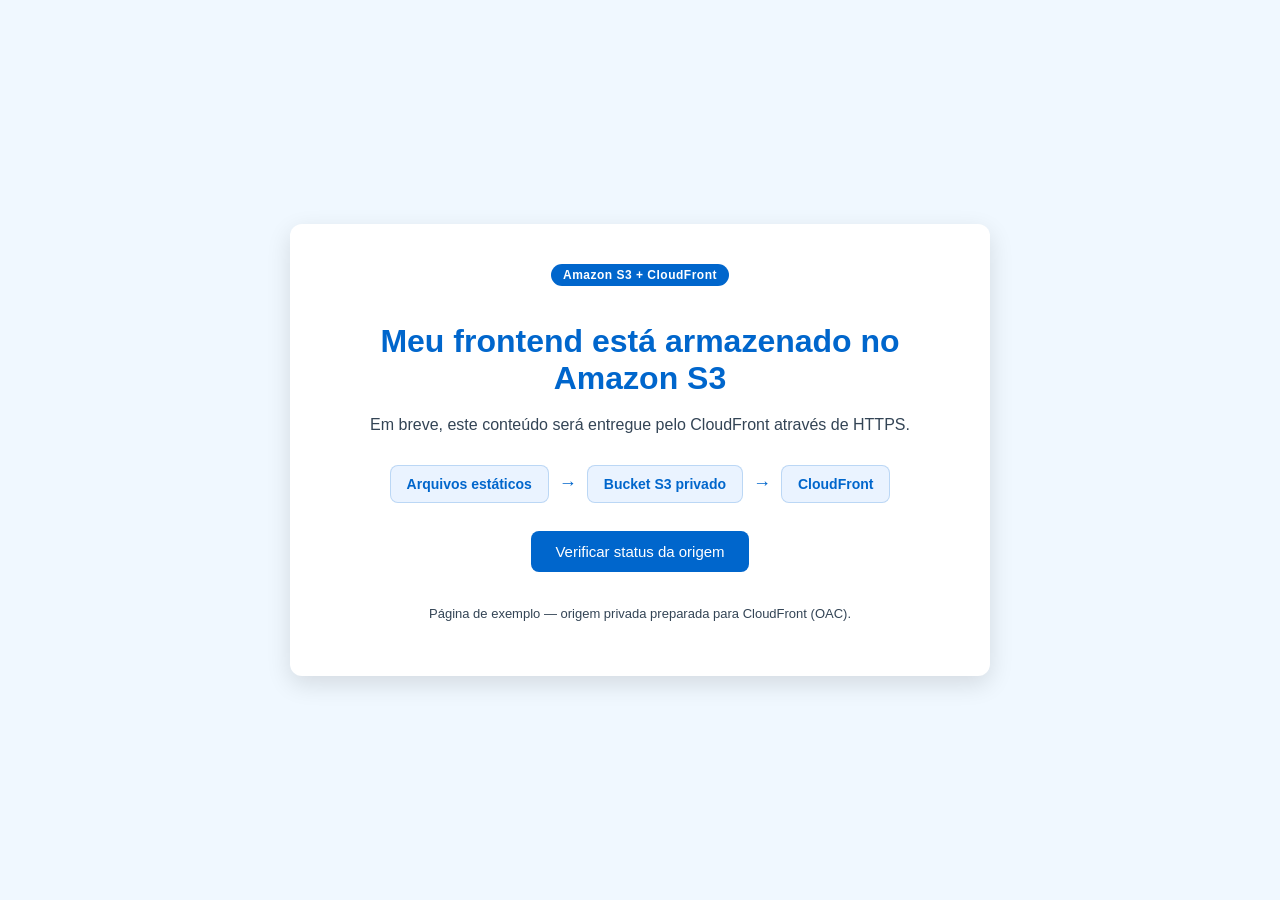
==== index.html @ a3e02178 "Primeiro Commit" ====
<!DOCTYPE html>
<html lang="pt-BR">
<head>
  <meta charset="UTF-8">
  <meta name="viewport" content="width=device-width, initial-scale=1.0">
  <title>Frontend na AWS</title>
  <link rel="stylesheet" href="styles.css">
</head>
<body>
  <main>
    <span class="badge">Amazon S3 + CloudFront</span>
    <h1>Meu frontend está armazenado no Amazon S3</h1>
    <p>Em breve, este conteúdo será entregue pelo CloudFront através de HTTPS.</p>

    <div class="architecture">
      <div class="step">Arquivos estáticos</div>
      <span class="arrow">→</span>
      <div class="step">Bucket S3 privado</div>
      <span class="arrow">→</span>
      <div class="step">CloudFront</div>
    </div>

    <button id="statusBtn">Verificar status da origem</button>
    <p id="statusMessage" class="hidden"></p>

    <footer>
      <p>Página de exemplo — origem privada preparada para CloudFront (OAC).</p>
    </footer>
  </main>

  <script src="scripts.js"></script>
</body>
</html>
---- styles.css ----
* {
  box-sizing: border-box;
}

body {
  margin: 0;
  min-height: 100vh;
  display: grid;
  place-items: center;
  font-family: Arial, Helvetica, sans-serif;
  background: #f0f8ff;
  color: #123;
  padding: 20px;
}

main {
  max-width: 700px;
  width: 100%;
  padding: 40px;
  text-align: center;
  background: #ffffff;
  border-radius: 12px;
  box-shadow: 0 8px 24px rgba(0, 0, 0, 0.12);
}

.badge {
  display: inline-block;
  background: #0066cc;
  color: #fff;
  font-size: 12px;
  font-weight: bold;
  padding: 4px 12px;
  border-radius: 999px;
  margin-bottom: 16px;
  letter-spacing: 0.5px;
}

h1 {
  color: #0066cc;
  margin-bottom: 8px;
}

p {
  color: #345;
  line-height: 1.5;
}

.architecture {
  display: flex;
  align-items: center;
  justify-content: center;
  flex-wrap: wrap;
  gap: 10px;
  margin: 28px 0;
}

.step {
  background: #eaf3ff;
  border: 1px solid #0066cc33;
  color: #0066cc;
  padding: 10px 16px;
  border-radius: 8px;
  font-size: 14px;
  font-weight: 600;
}

.arrow {
  color: #0066cc;
  font-size: 18px;
}

button {
  background: #0066cc;
  color: #fff;
  border: none;
  padding: 12px 24px;
  border-radius: 8px;
  font-size: 15px;
  cursor: pointer;
  transition: background 0.2s ease;
}

button:hover {
  background: #0052a3;
}

#statusMessage {
  margin-top: 16px;
  font-weight: bold;
  color: #0a7d32;
}

.hidden {
  display: none;
}

footer {
  margin-top: 32px;
  font-size: 13px;
  color: #789;
}
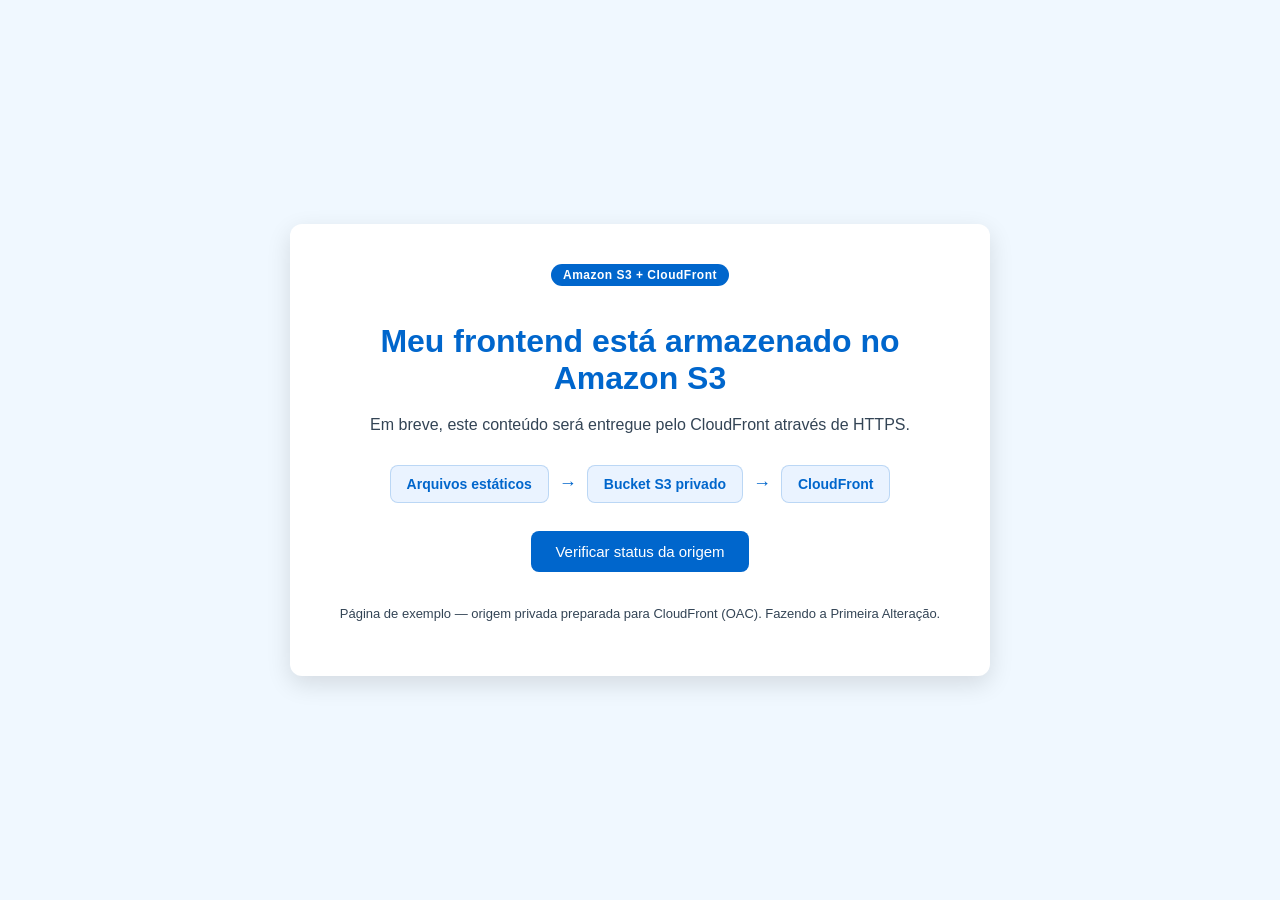
==== commit 6164290f: "Primeiro commit de alterações no index.html" ====
--- a/index.html
+++ b/index.html
@@ -24,7 +24,7 @@
     <p id="statusMessage" class="hidden"></p>
 
     <footer>
-      <p>Página de exemplo — origem privada preparada para CloudFront (OAC).</p>
+      <p>Página de exemplo — origem privada preparada para CloudFront (OAC). Fazendo a Primeira Alteração.</p>
     </footer>
   </main>
 
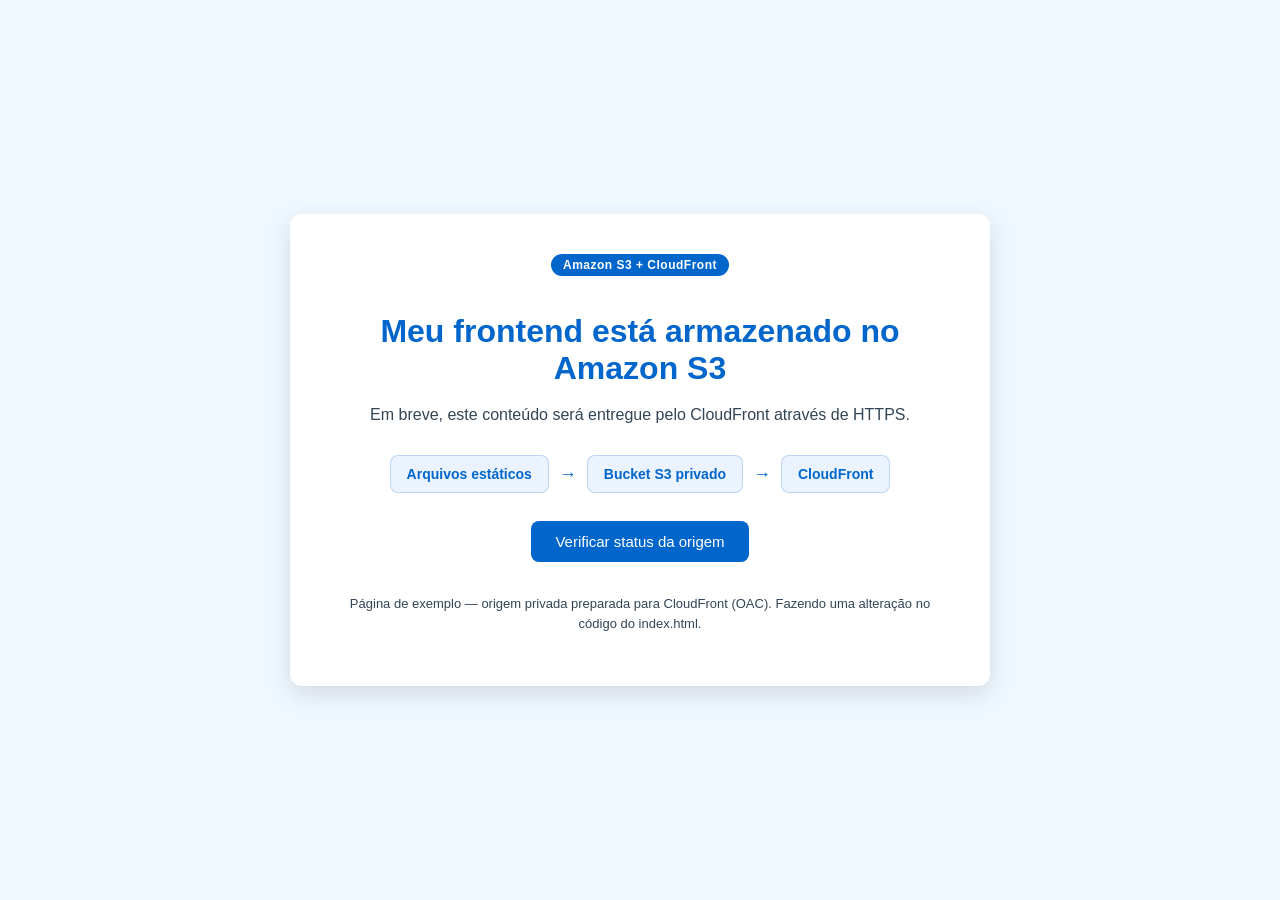
==== commit 14c0f2b2: "Alteração nova" ====
--- a/index.html
+++ b/index.html
@@ -24,7 +24,7 @@
     <p id="statusMessage" class="hidden"></p>
 
     <footer>
-      <p>Página de exemplo — origem privada preparada para CloudFront (OAC). Fazendo a Primeira Alteração.</p>
+      <p>Página de exemplo — origem privada preparada para CloudFront (OAC). Fazendo uma alteração no código do index.html.</p>
     </footer>
   </main>
 
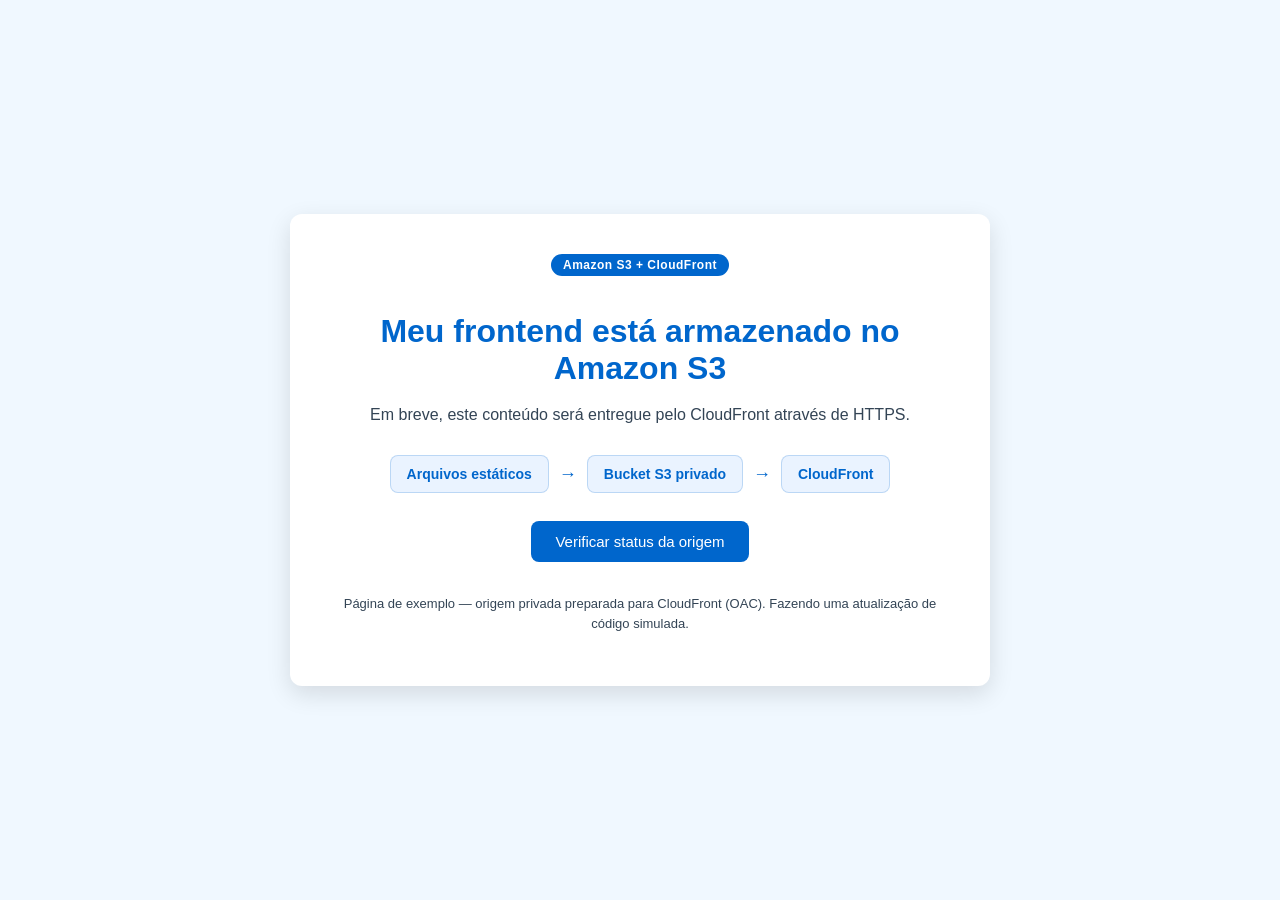
==== commit d36a5633: "Uma nova atualização" ====
--- a/index.html
+++ b/index.html
@@ -24,7 +24,7 @@
     <p id="statusMessage" class="hidden"></p>
 
     <footer>
-      <p>Página de exemplo — origem privada preparada para CloudFront (OAC). Fazendo uma alteração no código do index.html.</p>
+      <p>Página de exemplo — origem privada preparada para CloudFront (OAC). Fazendo uma atualização de código simulada.</p>
     </footer>
   </main>
 
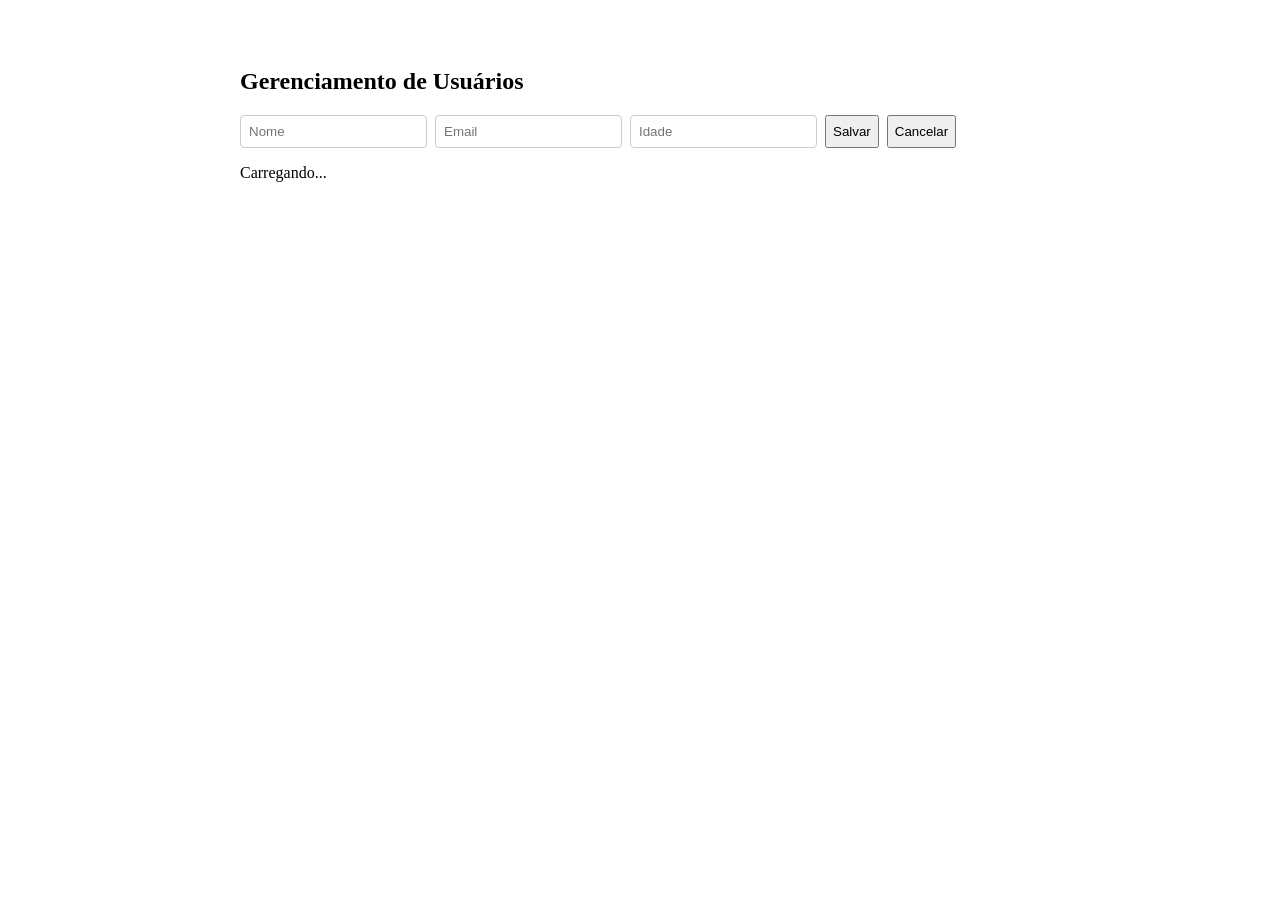
==== commit 4cde761b: "Novo frontend." ====
--- a/index.html
+++ b/index.html
@@ -8,26 +8,24 @@
 </head>
 <body>
   <main>
-    <span class="badge">Amazon S3 + CloudFront</span>
-    <h1>Meu frontend está armazenado no Amazon S3</h1>
-    <p>Em breve, este conteúdo será entregue pelo CloudFront através de HTTPS.</p>
+    <section id="usuarios-section">
+    <h2>Gerenciamento de Usuários</h2>
 
-    <div class="architecture">
-      <div class="step">Arquivos estáticos</div>
-      <span class="arrow">→</span>
-      <div class="step">Bucket S3 privado</div>
-      <span class="arrow">→</span>
-      <div class="step">CloudFront</div>
-    </div>
+      <!-- Formulário de criação -->
+      <form id="usuario-form">
+          <input type="hidden" id="user-id">
+          <input type="text" id="user-nome" placeholder="Nome" required>
+          <input type="email" id="user-email" placeholder="Email" required>
+          <input type="number" id="user-idade" placeholder="Idade">
+          <button type="submit">Salvar</button>
+          <button type="button" id="btn-cancelar">Cancelar</button>
+      </form>
 
-    <button id="statusBtn">Verificar status da origem</button>
-    <p id="statusMessage" class="hidden"></p>
-
-    <footer>
-      <p>Página de exemplo — origem privada preparada para CloudFront (OAC). Fazendo uma atualização de código simulada.</p>
-    </footer>
+      <!-- Lista de usuários -->
+      <div id="usuarios-lista">
+          <p>Carregando...</p>
+      </div>
+    </section>
   </main>
-
-  <script src="scripts.js"></script>
 </body>
 </html>
--- a/styles.css
+++ b/styles.css
@@ -1,101 +1,42 @@
-* {
-  box-sizing: border-box;
+#usuarios-section {
+    max-width: 800px;
+    margin: 2rem auto;
+    padding: 1rem;
 }
 
-body {
-  margin: 0;
-  min-height: 100vh;
-  display: grid;
-  place-items: center;
-  font-family: Arial, Helvetica, sans-serif;
-  background: #f0f8ff;
-  color: #123;
-  padding: 20px;
+#usuario-form {
+    display: flex;
+    gap: 0.5rem;
+    margin-bottom: 1rem;
+    flex-wrap: wrap;
 }
 
-main {
-  max-width: 700px;
-  width: 100%;
-  padding: 40px;
-  text-align: center;
-  background: #ffffff;
-  border-radius: 12px;
-  box-shadow: 0 8px 24px rgba(0, 0, 0, 0.12);
+#usuario-form input {
+    padding: 0.5rem;
+    border: 1px solid #ccc;
+    border-radius: 4px;
 }
 
-.badge {
-  display: inline-block;
-  background: #0066cc;
-  color: #fff;
-  font-size: 12px;
-  font-weight: bold;
-  padding: 4px 12px;
-  border-radius: 999px;
-  margin-bottom: 16px;
-  letter-spacing: 0.5px;
+.usuario-card {
+    border: 1px solid #ddd;
+    border-radius: 8px;
+    padding: 1rem;
+    margin-bottom: 1rem;
+    background: #f9f9f9;
 }
 
-h1 {
-  color: #0066cc;
-  margin-bottom: 8px;
+.usuario-card h3 {
+    margin: 0 0 0.5rem 0;
 }
 
-p {
-  color: #345;
-  line-height: 1.5;
+.btn-danger {
+    background: #dc3545;
+    color: white;
 }
 
-.architecture {
-  display: flex;
-  align-items: center;
-  justify-content: center;
-  flex-wrap: wrap;
-  gap: 10px;
-  margin: 28px 0;
-}
-
-.step {
-  background: #eaf3ff;
-  border: 1px solid #0066cc33;
-  color: #0066cc;
-  padding: 10px 16px;
-  border-radius: 8px;
-  font-size: 14px;
-  font-weight: 600;
-}
-
-.arrow {
-  color: #0066cc;
-  font-size: 18px;
-}
-
-button {
-  background: #0066cc;
-  color: #fff;
-  border: none;
-  padding: 12px 24px;
-  border-radius: 8px;
-  font-size: 15px;
-  cursor: pointer;
-  transition: background 0.2s ease;
-}
-
-button:hover {
-  background: #0052a3;
-}
-
-#statusMessage {
-  margin-top: 16px;
-  font-weight: bold;
-  color: #0a7d32;
-}
-
-.hidden {
-  display: none;
-}
-
-footer {
-  margin-top: 32px;
-  font-size: 13px;
-  color: #789;
+.erro {
+    color: #dc3545;
+    padding: 1rem;
+    background: #f8d7da;
+    border-radius: 4px;
 }
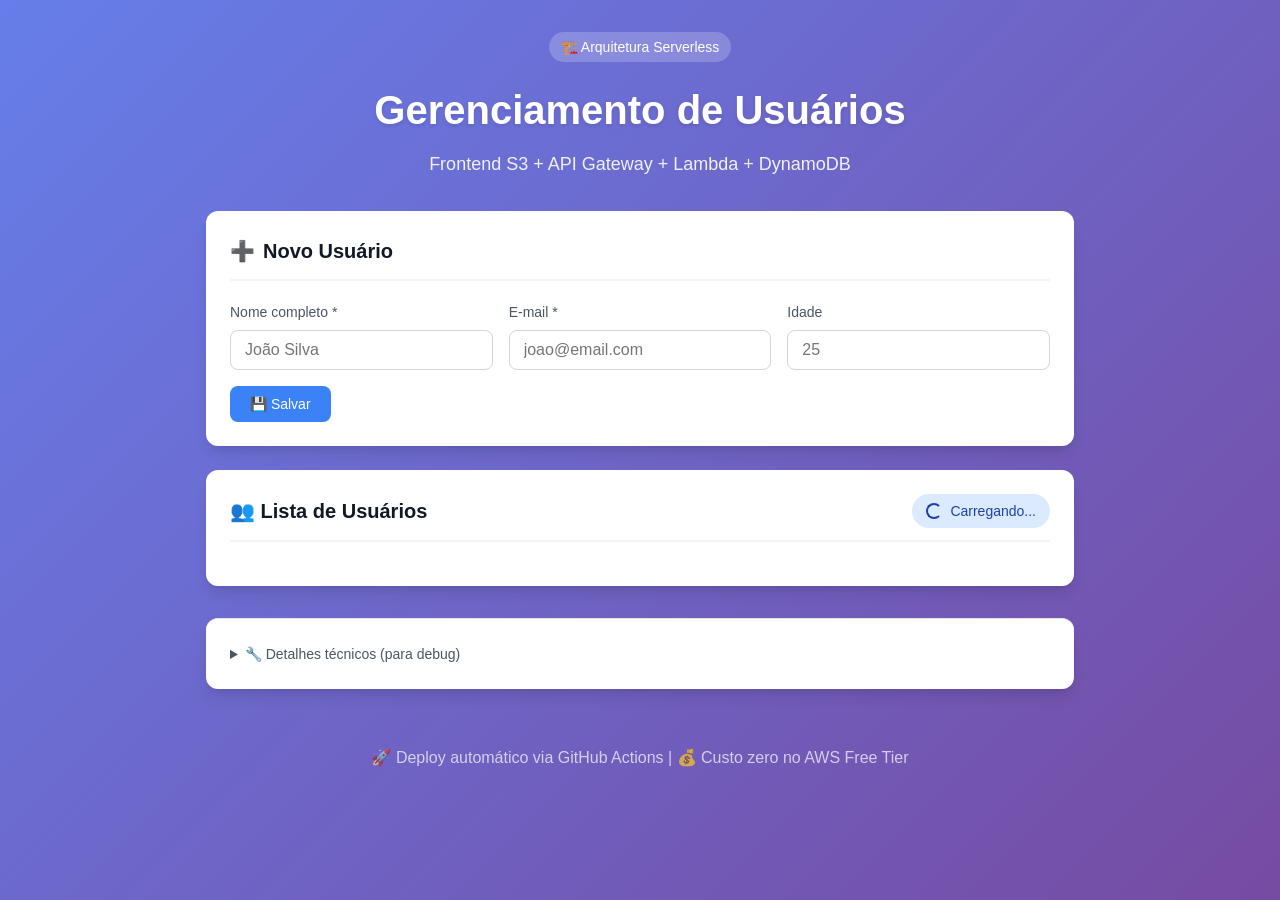
==== commit 70ebaa7d: "Novo Frontend Corrigido" ====
--- a/index.html
+++ b/index.html
@@ -1,31 +1,127 @@
 <!DOCTYPE html>
 <html lang="pt-BR">
 <head>
-  <meta charset="UTF-8">
-  <meta name="viewport" content="width=device-width, initial-scale=1.0">
-  <title>Frontend na AWS</title>
-  <link rel="stylesheet" href="styles.css">
+    <meta charset="UTF-8">
+    <meta name="viewport" content="width=device-width, initial-scale=1.0">
+    <title>Gerenciamento de Usuários — App Full Stack Serverless</title>
+
+    <!-- CSS externo -->
+    <link rel="stylesheet" href="styles.css">
+
+    <!-- Configuração da API (deve ser ajustado antes do deploy) -->
+    <script>
+        window.APP_CONFIG = {
+            API_BASE_URL: 'https://g9msum3sd3.execute-api.us-east-1.amazonaws.com/dev'
+        };
+    </script>
 </head>
 <body>
-  <main>
-    <section id="usuarios-section">
-    <h2>Gerenciamento de Usuários</h2>
+    <div class="container">
+        <header>
+            <div class="badge">🏗️ Arquitetura Serverless</div>
+            <h1>Gerenciamento de Usuários</h1>
+            <p>Frontend S3 + API Gateway + Lambda + DynamoDB</p>
+        </header>
 
-      <!-- Formulário de criação -->
-      <form id="usuario-form">
-          <input type="hidden" id="user-id">
-          <input type="text" id="user-nome" placeholder="Nome" required>
-          <input type="email" id="user-email" placeholder="Email" required>
-          <input type="number" id="user-idade" placeholder="Idade">
-          <button type="submit">Salvar</button>
-          <button type="button" id="btn-cancelar">Cancelar</button>
-      </form>
+        <!-- Mensagens dinâmicas -->
+        <div id="alert-container"></div>
 
-      <!-- Lista de usuários -->
-      <div id="usuarios-lista">
-          <p>Carregando...</p>
-      </div>
-    </section>
-  </main>
+        <!-- Formulário -->
+        <section class="card">
+            <div class="card-header">
+                <h2 class="card-title">
+                    <span id="form-icon">➕</span>
+                    <span id="form-title">Novo Usuário</span>
+                </h2>
+                <span id="form-status" class="status loading" style="display: none;">
+                    <span class="spinner"></span>
+                    Processando...
+                </span>
+            </div>
+
+            <form id="usuario-form">
+                <input type="hidden" id="user-id">
+
+                <div class="form-grid">
+                    <div class="form-group">
+                        <label for="user-nome">Nome completo *</label>
+                        <input 
+                            type="text" 
+                            id="user-nome" 
+                            placeholder="João Silva"
+                            required
+                            maxlength="100"
+                        >
+                    </div>
+
+                    <div class="form-group">
+                        <label for="user-email">E-mail *</label>
+                        <input 
+                            type="email" 
+                            id="user-email" 
+                            placeholder="joao@email.com"
+                            required
+                            maxlength="100"
+                        >
+                    </div>
+
+                    <div class="form-group">
+                        <label for="user-idade">Idade</label>
+                        <input 
+                            type="number" 
+                            id="user-idade" 
+                            placeholder="25"
+                            min="1"
+                            max="150"
+                        >
+                    </div>
+                </div>
+
+                <div class="form-actions">
+                    <button type="submit" class="btn btn-primary" id="btn-submit">
+                        💾 Salvar
+                    </button>
+                    <button type="button" class="btn btn-secondary" id="btn-cancelar" style="display: none;">
+                        ❌ Cancelar
+                    </button>
+                </div>
+            </form>
+        </section>
+
+        <!-- Lista de usuários -->
+        <section class="card">
+            <div class="card-header">
+                <h2 class="card-title">
+                    👥 Lista de Usuários
+                    <span id="user-count" style="font-size: 0.875rem; color: var(--gray-600);"></span>
+                </h2>
+                <span id="list-status" class="status loading">
+                    <span class="spinner"></span>
+                    Carregando...
+                </span>
+            </div>
+
+            <div id="usuarios-lista">
+                <!-- Conteúdo dinâmico -->
+            </div>
+        </section>
+
+        <!-- Detalhes técnicos (colapsável) -->
+        <details class="card tech-details">
+            <summary>🔧 Detalhes técnicos (para debug)</summary>
+            <pre id="debug-logs">Aguardando requisições...</pre>
+        </details>
+
+        <footer>
+            <p>
+                🚀 Deploy automático via GitHub Actions | 
+                💰 Custo zero no AWS Free Tier
+            </p>
+        </footer>
+    </div>
+
+    <!-- Scripts (ordem importante: config → api → app) -->
+    <script src="js/api.js"></script>
+    <script src="js/usuarios.js"></script>
 </body>
 </html>
--- a/styles.css
+++ b/styles.css
@@ -1,42 +1,369 @@
-#usuarios-section {
-    max-width: 800px;
-    margin: 2rem auto;
+:root {
+    --primary: #3b82f6;
+    --primary-dark: #2563eb;
+    --success: #22c55e;
+    --warning: #f59e0b;
+    --danger: #ef4444;
+    --gray-100: #f3f4f6;
+    --gray-200: #e5e7eb;
+    --gray-300: #d1d5db;
+    --gray-600: #4b5563;
+    --gray-800: #1f2937;
+    --gray-900: #111827;
+    --shadow: 0 1px 3px 0 rgba(0, 0, 0, 0.1), 0 1px 2px 0 rgba(0, 0, 0, 0.06);
+    --shadow-lg: 0 10px 15px -3px rgba(0, 0, 0, 0.1), 0 4px 6px -2px rgba(0, 0, 0, 0.05);
+}
+
+* {
+    margin: 0;
+    padding: 0;
+    box-sizing: border-box;
+}
+
+body {
+    font-family: -apple-system, BlinkMacSystemFont, 'Segoe UI', Roboto, 'Helvetica Neue', Arial, sans-serif;
+    background: linear-gradient(135deg, #667eea 0%, #764ba2 100%);
+    min-height: 100vh;
+    color: var(--gray-800);
+    line-height: 1.6;
+}
+
+.container {
+    max-width: 900px;
+    margin: 0 auto;
+    padding: 2rem 1rem;
+}
+
+header {
+    text-align: center;
+    color: white;
+    margin-bottom: 2rem;
+}
+
+header h1 {
+    font-size: 2.5rem;
+    font-weight: 700;
+    margin-bottom: 0.5rem;
+    text-shadow: 0 2px 4px rgba(0,0,0,0.1);
+}
+
+header p {
+    font-size: 1.125rem;
+    opacity: 0.9;
+}
+
+.badge {
+    display: inline-block;
+    background: rgba(255,255,255,0.2);
+    padding: 0.25rem 0.75rem;
+    border-radius: 9999px;
+    font-size: 0.875rem;
+    margin-bottom: 1rem;
+}
+
+.card {
+    background: white;
+    border-radius: 12px;
+    box-shadow: var(--shadow-lg);
+    padding: 1.5rem;
+    margin-bottom: 1.5rem;
+}
+
+.card-header {
+    display: flex;
+    align-items: center;
+    justify-content: space-between;
+    margin-bottom: 1.25rem;
+    padding-bottom: 0.75rem;
+    border-bottom: 2px solid var(--gray-100);
+}
+
+.card-title {
+    font-size: 1.25rem;
+    font-weight: 600;
+    color: var(--gray-900);
+    display: flex;
+    align-items: center;
+    gap: 0.5rem;
+}
+
+.status {
+    display: inline-flex;
+    align-items: center;
+    gap: 0.5rem;
+    padding: 0.375rem 0.875rem;
+    border-radius: 9999px;
+    font-size: 0.875rem;
+    font-weight: 500;
+}
+
+.status.loading {
+    background: #dbeafe;
+    color: #1e40af;
+}
+
+.status.success {
+    background: #d1fae5;
+    color: #065f46;
+}
+
+.status.error {
+    background: #fee2e2;
+    color: #991b1b;
+}
+
+.spinner {
+    width: 16px;
+    height: 16px;
+    border: 2px solid currentColor;
+    border-right-color: transparent;
+    border-radius: 50%;
+    animation: spin 1s linear infinite;
+}
+
+@keyframes spin {
+    to { transform: rotate(360deg); }
+}
+
+.form-grid {
+    display: grid;
+    grid-template-columns: repeat(auto-fit, minmax(200px, 1fr));
+    gap: 1rem;
+    margin-bottom: 1rem;
+}
+
+.form-group {
+    display: flex;
+    flex-direction: column;
+}
+
+.form-group label {
+    font-size: 0.875rem;
+    font-weight: 500;
+    color: var(--gray-600);
+    margin-bottom: 0.375rem;
+}
+
+.form-group input {
+    padding: 0.625rem 0.875rem;
+    border: 1px solid var(--gray-300);
+    border-radius: 8px;
+    font-size: 1rem;
+    transition: border-color 0.15s, box-shadow 0.15s;
+}
+
+.form-group input:focus {
+    outline: none;
+    border-color: var(--primary);
+    box-shadow: 0 0 0 3px rgba(59, 130, 246, 0.1);
+}
+
+.form-actions {
+    display: flex;
+    gap: 0.75rem;
+    flex-wrap: wrap;
+}
+
+.btn {
+    display: inline-flex;
+    align-items: center;
+    justify-content: center;
+    gap: 0.5rem;
+    padding: 0.625rem 1.25rem;
+    border: none;
+    border-radius: 8px;
+    font-size: 0.875rem;
+    font-weight: 500;
+    cursor: pointer;
+    transition: all 0.15s;
+}
+
+.btn:disabled {
+    opacity: 0.6;
+    cursor: not-allowed;
+}
+
+.btn-primary {
+    background: var(--primary);
+    color: white;
+}
+
+.btn-primary:hover:not(:disabled) {
+    background: var(--primary-dark);
+}
+
+.btn-secondary {
+    background: var(--gray-100);
+    color: var(--gray-700);
+}
+
+.btn-secondary:hover:not(:disabled) {
+    background: var(--gray-200);
+}
+
+.btn-danger {
+    background: #fee2e2;
+    color: var(--danger);
+}
+
+.btn-danger:hover:not(:disabled) {
+    background: #fecaca;
+}
+
+.btn-success {
+    background: #d1fae5;
+    color: #065f46;
+}
+
+.users-list {
+    display: flex;
+    flex-direction: column;
+    gap: 0.75rem;
+}
+
+.user-card {
+    display: flex;
+    align-items: center;
+    justify-content: space-between;
     padding: 1rem;
-}
-
-#usuario-form {
+    background: var(--gray-100);
+    border-radius: 8px;
+    border-left: 4px solid var(--primary);
+    transition: transform 0.15s, box-shadow 0.15s;
+}
+
+.user-card:hover {
+    transform: translateX(4px);
+    box-shadow: var(--shadow);
+}
+
+.user-card.editing {
+    border-left-color: var(--warning);
+    background: #fffbeb;
+}
+
+.user-info h3 {
+    font-size: 1.125rem;
+    font-weight: 600;
+    color: var(--gray-900);
+    margin-bottom: 0.25rem;
+}
+
+.user-info p {
+    font-size: 0.875rem;
+    color: var(--gray-600);
+    margin: 0;
+}
+
+.user-meta {
+    display: flex;
+    gap: 1rem;
+    margin-top: 0.5rem;
+    font-size: 0.75rem;
+    color: var(--gray-600);
+}
+
+.user-meta span {
+    display: flex;
+    align-items: center;
+    gap: 0.25rem;
+}
+
+.user-actions {
     display: flex;
     gap: 0.5rem;
+}
+
+.btn-sm {
+    padding: 0.375rem 0.75rem;
+    font-size: 0.75rem;
+}
+
+.empty-state {
+    text-align: center;
+    padding: 3rem 1.5rem;
+    color: var(--gray-600);
+}
+
+.empty-state-icon {
+    font-size: 3rem;
     margin-bottom: 1rem;
-    flex-wrap: wrap;
-}
-
-#usuario-form input {
-    padding: 0.5rem;
-    border: 1px solid #ccc;
-    border-radius: 4px;
-}
-
-.usuario-card {
-    border: 1px solid #ddd;
+    opacity: 0.5;
+}
+
+.alert {
+    padding: 1rem;
     border-radius: 8px;
-    padding: 1rem;
     margin-bottom: 1rem;
-    background: #f9f9f9;
-}
-
-.usuario-card h3 {
-    margin: 0 0 0.5rem 0;
-}
-
-.btn-danger {
-    background: #dc3545;
-    color: white;
-}
-
-.erro {
-    color: #dc3545;
-    padding: 1rem;
-    background: #f8d7da;
-    border-radius: 4px;
+    display: flex;
+    align-items: flex-start;
+    gap: 0.75rem;
+}
+
+.alert-success {
+    background: #d1fae5;
+    color: #065f46;
+}
+
+.alert-error {
+    background: #fee2e2;
+    color: #991b1b;
+}
+
+.alert-info {
+    background: #dbeafe;
+    color: #1e40af;
+}
+
+.tech-details {
+    margin-top: 2rem;
+    padding-top: 1.5rem;
+    border-top: 1px solid var(--gray-200);
+}
+
+.tech-details summary {
+    font-size: 0.875rem;
+    color: var(--gray-600);
+    cursor: pointer;
+    user-select: none;
+}
+
+.tech-details pre {
+    margin-top: 0.75rem;
+    padding: 0.75rem;
+    background: var(--gray-900);
+    color: #e5e7eb;
+    border-radius: 6px;
+    font-size: 0.75rem;
+    overflow-x: auto;
+    max-height: 200px;
+    overflow-y: auto;
+}
+
+footer {
+    text-align: center;
+    padding: 2rem;
+    color: rgba(255,255,255,0.7);
+}
+
+@media (max-width: 640px) {
+    header h1 {
+        font-size: 1.75rem;
+    }
+
+    .card-header {
+        flex-direction: column;
+        gap: 0.75rem;
+        align-items: flex-start;
+    }
+
+    .user-card {
+        flex-direction: column;
+        gap: 1rem;
+    }
+
+    .user-actions {
+        width: 100%;
+        justify-content: flex-end;
+    }
 }
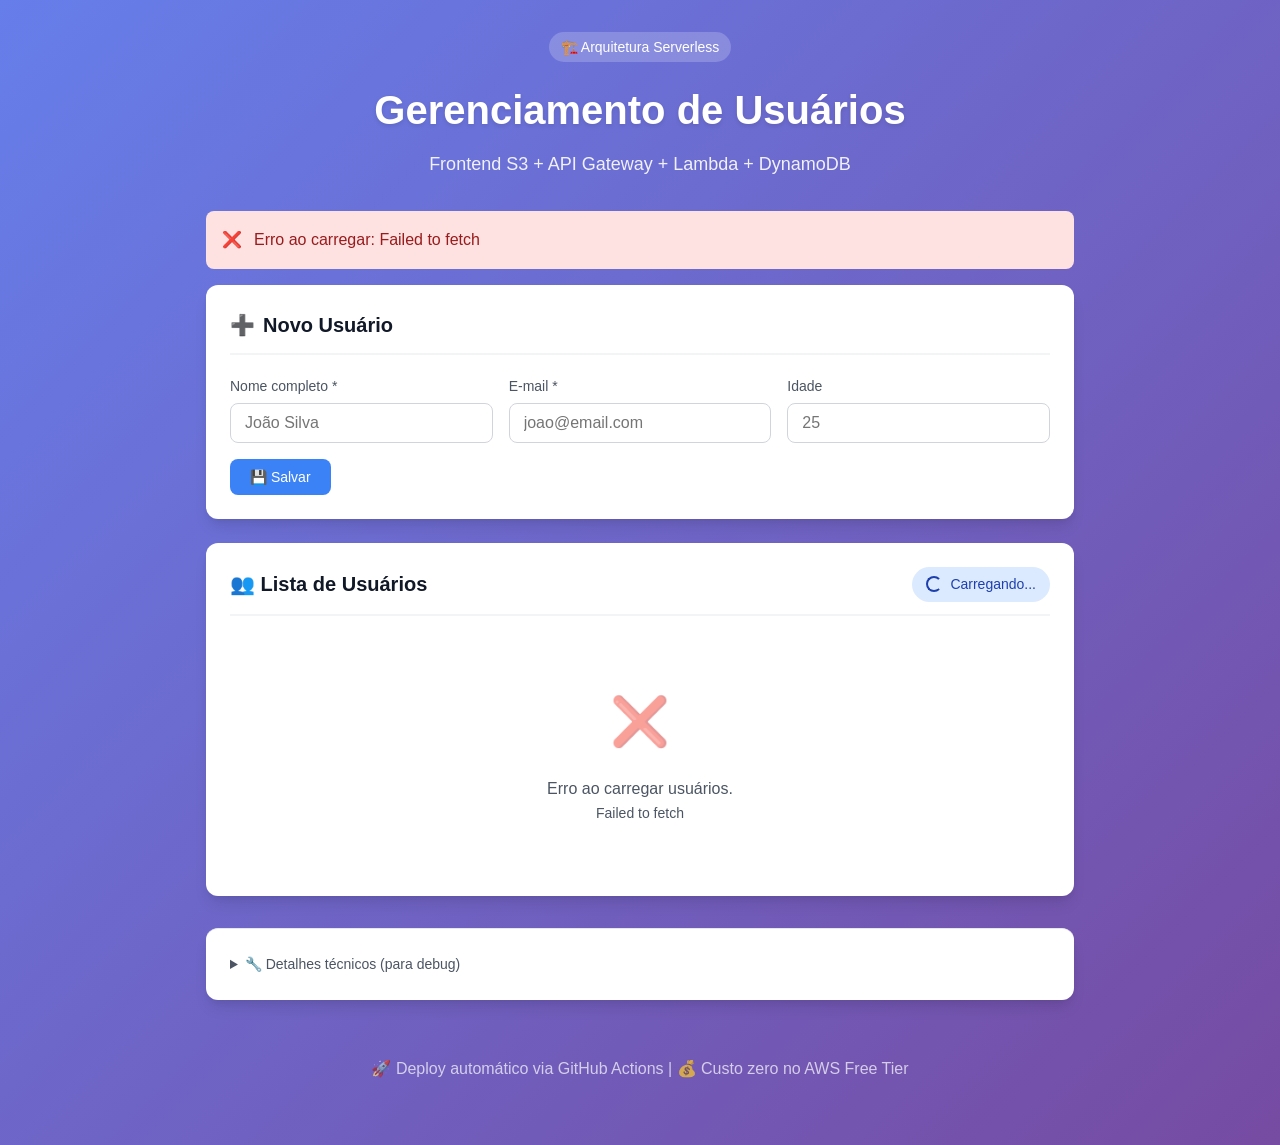
==== commit b805cdd8: "Novo Frontend" ====
--- a/index.html
+++ b/index.html
@@ -8,7 +8,7 @@
     <!-- CSS externo -->
     <link rel="stylesheet" href="styles.css">
 
-    <!-- Configuração da API (deve ser ajustado antes do deploy) -->
+    <!-- Configuração da API (DEVE vir antes dos scripts) -->
     <script>
         window.APP_CONFIG = {
             API_BASE_URL: 'https://g9msum3sd3.execute-api.us-east-1.amazonaws.com/dev'
@@ -45,45 +45,23 @@
                 <div class="form-grid">
                     <div class="form-group">
                         <label for="user-nome">Nome completo *</label>
-                        <input 
-                            type="text" 
-                            id="user-nome" 
-                            placeholder="João Silva"
-                            required
-                            maxlength="100"
-                        >
+                        <input type="text" id="user-nome" placeholder="João Silva" required maxlength="100">
                     </div>
 
                     <div class="form-group">
                         <label for="user-email">E-mail *</label>
-                        <input 
-                            type="email" 
-                            id="user-email" 
-                            placeholder="joao@email.com"
-                            required
-                            maxlength="100"
-                        >
+                        <input type="email" id="user-email" placeholder="joao@email.com" required maxlength="100">
                     </div>
 
                     <div class="form-group">
                         <label for="user-idade">Idade</label>
-                        <input 
-                            type="number" 
-                            id="user-idade" 
-                            placeholder="25"
-                            min="1"
-                            max="150"
-                        >
+                        <input type="number" id="user-idade" placeholder="25" min="1" max="150">
                     </div>
                 </div>
 
                 <div class="form-actions">
-                    <button type="submit" class="btn btn-primary" id="btn-submit">
-                        💾 Salvar
-                    </button>
-                    <button type="button" class="btn btn-secondary" id="btn-cancelar" style="display: none;">
-                        ❌ Cancelar
-                    </button>
+                    <button type="submit" class="btn btn-primary" id="btn-submit">💾 Salvar</button>
+                    <button type="button" class="btn btn-secondary" id="btn-cancelar" style="display: none;">❌ Cancelar</button>
                 </div>
             </form>
         </section>
@@ -101,26 +79,21 @@
                 </span>
             </div>
 
-            <div id="usuarios-lista">
-                <!-- Conteúdo dinâmico -->
-            </div>
+            <div id="usuarios-lista"></div>
         </section>
 
-        <!-- Detalhes técnicos (colapsável) -->
+        <!-- Detalhes técnicos -->
         <details class="card tech-details">
             <summary>🔧 Detalhes técnicos (para debug)</summary>
             <pre id="debug-logs">Aguardando requisições...</pre>
         </details>
 
         <footer>
-            <p>
-                🚀 Deploy automático via GitHub Actions | 
-                💰 Custo zero no AWS Free Tier
-            </p>
+            <p>🚀 Deploy automático via GitHub Actions | 💰 Custo zero no AWS Free Tier</p>
         </footer>
     </div>
 
-    <!-- Scripts (ordem importante: config → api → app) -->
+    <!-- Scripts (ordem obrigatória: config → api → app) -->
     <script src="js/api.js"></script>
     <script src="js/usuarios.js"></script>
 </body>
